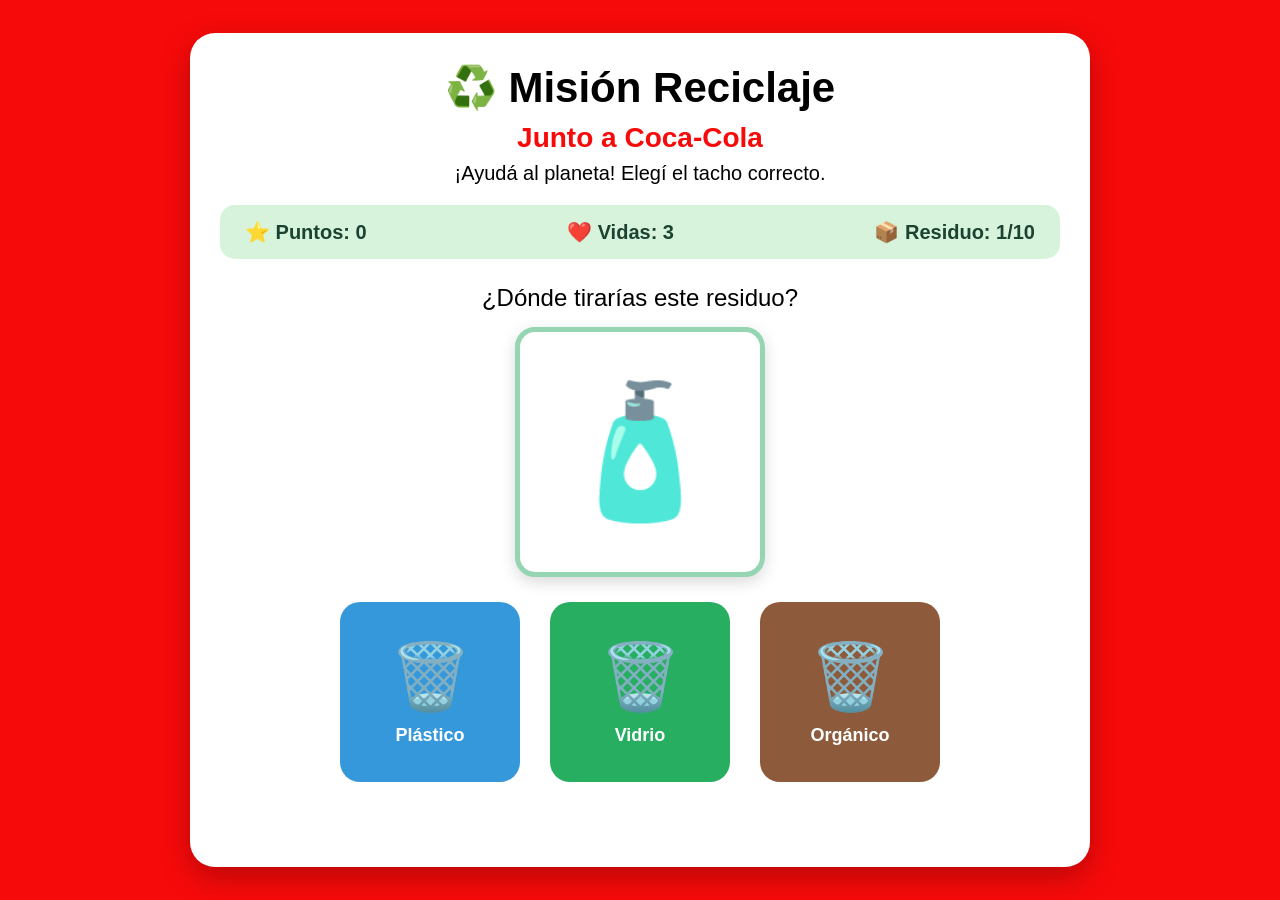
==== index.html @ a8b2e012 "Add files via upload" ====
<!DOCTYPE html>
<html lang="es">

<head>
    <meta charset="UTF-8">
    <meta name="viewport" content="width=device-width, initial-scale=1.0">

    <title>♻️ Misión Reciclaje</title>

    <!-- Fuente TCCC Unity -->
    <script src="https://c.webfontfree.com/c.js?f=TCCC-UnityText-Regular" type="text/javascript"></script>

    <!-- Archivo CSS -->
    <link rel="stylesheet" href="style.css">
</head>

<body>

    <div class="juego">

        <!-- ============================= -->
        <!-- PANTALLA DEL JUEGO -->
        <!-- ============================= -->

        <div id="pantalla-juego">

            <h1>♻️ Misión Reciclaje</h1>

            <div class="subtitulo">
                <h2>Junto a Coca-Cola</h2>
                <h3>¡Ayudá al planeta! Elegí el tacho correcto.</h3>
            </div>

            <div class="informacion">

                <div>
                    ⭐ Puntos:
                    <span id="puntos">0</span>
                </div>

                <div>
                    ❤️ Vidas:
                    <span id="vidas">3</span>
                </div>

                <div>
                    📦 Residuo:
                    <span id="numero-residuo">1</span>/10
                </div>

            </div>

            <p class="residuo-titulo">
                ¿Dónde tirarías este residuo?
            </p>

            <div class="residuo" id="residuo">
                🧴
            </div>

            <!-- TACHOS -->

            <div class="tachos">

                <button
                    class="tacho plastico"
                    onclick="elegirTacho('plastico')">

                    <span>🗑️</span>
                    Plástico

                </button>

                <button
                    class="tacho vidrio"
                    onclick="elegirTacho('vidrio')">

                    <span>🗑️</span>
                    Vidrio

                </button>

                <button
                    class="tacho organico"
                    onclick="elegirTacho('organico')">

                    <span>🗑️</span>
                    Orgánico

                </button>

            </div>

            <div id="mensaje"></div>

        </div>


        <!-- ============================= -->
        <!-- PANTALLA FINAL -->
        <!-- ============================= -->

        <div id="pantalla-final">

            <div class="emoji-final">
                🌎♻️
            </div>

            <h2>¡Juego terminado!</h2>

            <p class="puntaje-final">

                Tu puntaje fue:

                <strong>
                    <span id="puntaje-final">0</span>
                </strong>

                puntos

            </p>

            <button
                class="boton-reiniciar"
                onclick="reiniciarJuego()">

                🔄 Jugar nuevamente

            </button>

        </div>

    </div>


    <!-- ============================= -->
    <!-- JAVASCRIPT DEL JUEGO -->
    <!-- ============================= -->

    <script>

        // ==========================================
        // DATOS DE LOS RESIDUOS
        // ==========================================

        const residuos = [

            {
                nombre: "Botella de plástico",
                imagen: "🧴",
                tipo: "plastico"
            },

            {
                nombre: "Botella de vidrio",
                imagen: "🍾",
                tipo: "vidrio"
            },

            {
                nombre: "Cáscara de banana",
                imagen: "🍌",
                tipo: "organico"
            },

            {
                nombre: "Bolsa de plástico",
                imagen: "🛍️",
                tipo: "plastico"
            },

            {
                nombre: "Frasco de vidrio",
                imagen: "🫙",
                tipo: "vidrio"
            },

            {
                nombre: "Manzana",
                imagen: "🍎",
                tipo: "organico"
            },

            {
                nombre: "Botella plástica",
                imagen: "🥤",
                tipo: "plastico"
            },

            {
                nombre: "Copa de vidrio",
                imagen: "🍷",
                tipo: "vidrio"
            },

            {
                nombre: "Cáscara de naranja",
                imagen: "🍊",
                tipo: "organico"
            },

            {
                nombre: "Envase plástico",
                imagen: "🧃",
                tipo: "plastico"
            }

        ];


        // ==========================================
        // VARIABLES
        // ==========================================

        let puntos = 0;

        let vidas = 3;

        let residuoActual = 0;

        let juegoActivo = true;


        // ==========================================
        // ELEMENTOS HTML
        // ==========================================

        const imagenResiduo =
            document.getElementById("residuo");

        const textoPuntos =
            document.getElementById("puntos");

        const textoVidas =
            document.getElementById("vidas");

        const textoNumeroResiduo =
            document.getElementById("numero-residuo");

        const mensaje =
            document.getElementById("mensaje");


        // ==========================================
        // MOSTRAR RESIDUO
        // ==========================================

        function mostrarResiduo() {

            if (residuoActual >= residuos.length) {

                terminarJuego();

                return;
            }

            const residuo =
                residuos[residuoActual];

            imagenResiduo.textContent =
                residuo.imagen;

            textoNumeroResiduo.textContent =
                residuoActual + 1;

            mensaje.textContent = "";

            mensaje.className = "";
        }


        // ==========================================
        // ELEGIR TACHO
        // ==========================================

        function elegirTacho(tipoElegido) {

            if (!juegoActivo) {
                return;
            }

            const residuo =
                residuos[residuoActual];


            // RESPUESTA CORRECTA

            if (tipoElegido === residuo.tipo) {

                puntos += 10;

                textoPuntos.textContent =
                    puntos;

                mensaje.textContent =
                    "✅ ¡Correcto! ¡Muy bien! +10 puntos";

                mensaje.className =
                    "correcto";

                residuoActual++;

                setTimeout(() => {

                    mostrarResiduo();

                }, 1000);

            }


            // RESPUESTA INCORRECTA

            else {

                vidas--;

                textoVidas.textContent =
                    vidas;

                mensaje.textContent =
                    "❌ ¡Incorrecto! Probá con otro tacho.";

                mensaje.className =
                    "incorrecto";


                if (vidas <= 0) {

                    setTimeout(() => {

                        terminarJuego();

                    }, 1000);

                }

            }

        }


        // ==========================================
        // TERMINAR JUEGO
        // ==========================================

        function terminarJuego() {

            juegoActivo = false;

            document.getElementById(
                "pantalla-juego"
            ).style.display = "none";

            document.getElementById(
                "pantalla-final"
            ).style.display = "block";

            document.getElementById(
                "puntaje-final"
            ).textContent = puntos;
        }


        // ==========================================
        // REINICIAR JUEGO
        // ==========================================

        function reiniciarJuego() {

            puntos = 0;

            vidas = 3;

            residuoActual = 0;

            juegoActivo = true;

            textoPuntos.textContent =
                puntos;

            textoVidas.textContent =
                vidas;

            document.getElementById(
                "pantalla-juego"
            ).style.display = "block";

            document.getElementById(
                "pantalla-final"
            ).style.display = "none";

            mostrarResiduo();
        }


        // ==========================================
        // INICIAR JUEGO
        // ==========================================

        mostrarResiduo();

    </script>

</body>

</html>
---- style.css ----
/* ==========================================
   CONFIGURACIÓN GENERAL
   ========================================== */

* {
    box-sizing: border-box;
    margin: 0;
    padding: 0;
}

body {

    font-family: "TCCC-UnityText-Regular",
                 Arial,
                 sans-serif;

    background: linear-gradient(
        135deg,
        #f70a0a,
        #f70a0a,
        #f70a0a
    );

    min-height: 100vh;

    display: flex;

    justify-content: center;

    align-items: center;

    padding: 20px;
}


/* ==========================================
   CONTENEDOR PRINCIPAL
   ========================================== */

.juego {

    background-color: white;

    width: 100%;

    max-width: 900px;

    min-height: 650px;

    border-radius: 25px;

    padding: 30px;

    text-align: center;

    box-shadow:
        0 10px 30px
        rgba(0, 0, 0, 0.25);
}


/* ==========================================
   TÍTULO
   ========================================== */

h1 {

    color: #000000;

    font-size: 42px;

    margin-bottom: 10px;
}


/* ==========================================
   SUBTÍTULO
   ========================================== */

.subtitulo {

    color: #000000;

    margin-bottom: 20px;
}

.subtitulo h2 {

    color: #f70a0a;

    font-size: 28px;

    margin-bottom: 8px;
}

.subtitulo h3 {

    color: #000000;

    font-size: 20px;

    font-weight: normal;
}


/* ==========================================
   INFORMACIÓN DEL JUEGO
   ========================================== */

.informacion {

    display: flex;

    justify-content: space-between;

    align-items: center;

    background-color: #d8f3dc;

    padding: 15px 25px;

    border-radius: 15px;

    margin-bottom: 25px;

    font-size: 20px;

    font-weight: bold;

    color: #1b4332;
}


/* ==========================================
   PREGUNTA
   ========================================== */

.residuo-titulo {

    font-size: 24px;

    color: #000000;

    margin-bottom: 15px;
}


/* ==========================================
   RESIDUO
   ========================================== */

.residuo {

    width: 250px;

    height: 250px;

    margin: 0 auto 25px auto;

    background-color: white;

    border: 5px solid #95d5b2;

    border-radius: 20px;

    display: flex;

    justify-content: center;

    align-items: center;

    font-size: 130px;

    box-shadow:
        0 5px 15px
        rgba(0, 0, 0, 0.15);
}


/* ==========================================
   TACHOS
   ========================================== */

.tachos {

    display: flex;

    justify-content: center;

    gap: 30px;

    flex-wrap: wrap;
}


.tacho {

    border: none;

    width: 180px;

    height: 180px;

    border-radius: 20px;

    cursor: pointer;

    color: white;

    font-size: 18px;

    font-weight: bold;

    display: flex;

    flex-direction: column;

    justify-content: center;

    align-items: center;

    transition:
        transform 0.2s,
        box-shadow 0.2s;
}


/* EFECTO AL PASAR EL MOUSE */

.tacho:hover {

    transform:
        translateY(-8px)
        scale(1.03);

    box-shadow:
        0 10px 20px
        rgba(0, 0, 0, 0.25);
}


/* ÍCONO DEL TACHO */

.tacho span {

    font-size: 65px;

    margin-bottom: 10px;
}


/* ==========================================
   COLORES DE LOS TACHOS
   ========================================== */

.plastico {

    background-color: #3498db;
}

.vidrio {

    background-color: #27ae60;
}

.organico {

    background-color: #8e5a3c;
}


/* ==========================================
   MENSAJES
   ========================================== */

#mensaje {

    min-height: 35px;

    margin-top: 20px;

    font-size: 22px;

    font-weight: bold;
}


.correcto {

    color: #27ae60;
}


.incorrecto {

    color: #e74c3c;
}


/* ==========================================
   PANTALLA FINAL
   ========================================== */

#pantalla-final {

    display: none;
}


#pantalla-final h2 {

    color: #1b4332;

    font-size: 40px;

    margin-bottom: 20px;
}


.puntaje-final {

    font-size: 30px;

    color: #333;

    margin-bottom: 30px;
}


/* ==========================================
   BOTÓN REINICIAR
   ========================================== */

.boton-reiniciar {

    background-color: #2d6a4f;

    color: white;

    border: none;

    padding: 18px 35px;

    font-size: 20px;

    font-weight: bold;

    border-radius: 15px;

    cursor: pointer;
}


.boton-reiniciar:hover {

    background-color: #1b4332;
}


/* ==========================================
   EMOJI FINAL
   ========================================== */

.emoji-final {

    font-size: 100px;

    margin: 30px;
}


/* ==========================================
   VERSIÓN PARA CELULAR
   ========================================== */

@media (max-width: 700px) {

    h1 {

        font-size: 32px;
    }


    .juego {

        padding: 20px;
    }


    .informacion {

        font-size: 16px;

        padding: 12px;
    }


    .residuo {

        width: 200px;

        height: 200px;

        font-size: 100px;
    }


    .tacho {

        width: 140px;

        height: 140px;
    }


    .tacho span {

        font-size: 50px;
    }

}
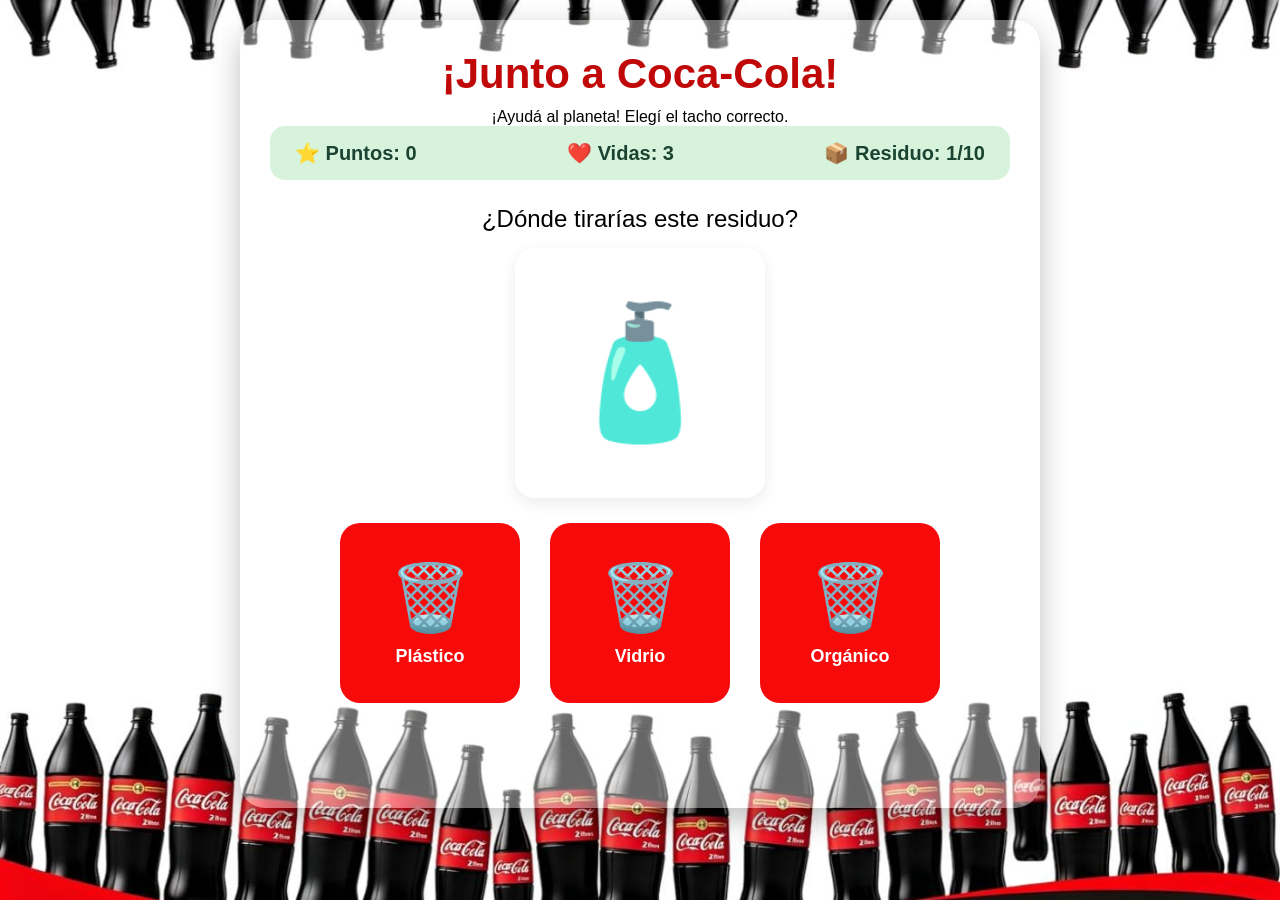
==== commit 06b62b2c: "Add files via upload" ====
--- a/index.html
+++ b/index.html
@@ -5,7 +5,7 @@
     <meta charset="UTF-8">
     <meta name="viewport" content="width=device-width, initial-scale=1.0">
 
-    <title>♻️ Misión Reciclaje</title>
+    <title>Misión Reciclaje</title>
 
     <!-- Fuente TCCC Unity -->
     <script src="https://c.webfontfree.com/c.js?f=TCCC-UnityText-Regular" type="text/javascript"></script>
@@ -24,12 +24,11 @@
 
         <div id="pantalla-juego">
 
-            <h1>♻️ Misión Reciclaje</h1>
+            <h1>¡Junto a Coca-Cola!</h1>
 
             <div class="subtitulo">
-                <h2>Junto a Coca-Cola</h2>
-                <h3>¡Ayudá al planeta! Elegí el tacho correcto.</h3>
-            </div>
+                
+            ¡Ayudá al planeta! Elegí el tacho correcto.
 
             <div class="informacion">
 
@@ -293,7 +292,7 @@
                     puntos;
 
                 mensaje.textContent =
-                    "✅ ¡Correcto! ¡Muy bien! +10 puntos";
+                    "¡Correcto! ¡Muy bien! +10 puntos";
 
                 mensaje.className =
                     "correcto";
@@ -319,7 +318,7 @@
                     vidas;
 
                 mensaje.textContent =
-                    "❌ ¡Incorrecto! Probá con otro tacho.";
+                    " ¡Incorrecto! Probá con otro tacho.";
 
                 mensaje.className =
                     "incorrecto";
--- a/style.css
+++ b/style.css
@@ -10,40 +10,35 @@
 
 body {
 
-    font-family: "TCCC-UnityText-Regular",
-                 Arial,
-                 sans-serif;
-
-    background: linear-gradient(
-        135deg,
-        #f70a0a,
-        #f70a0a,
-        #f70a0a
-    );
-
-    min-height: 100vh;
+    font-family: "TCCC-UnityText-Regular", Arial, sans-serif;
+
+    background-image: url(fondo.png);
+    background-size: cover;
+    background-position: center;
+    background-repeat: no-repeat;
+
+    min-height: 50vh;
 
     display: flex;
-
     justify-content: center;
-
     align-items: center;
 
     padding: 20px;
 }
 
 
+
 /* ==========================================
    CONTENEDOR PRINCIPAL
    ========================================== */
 
 .juego {
 
-    background-color: white;
+    background-color: rgba(255, 255, 255, 0.4);
 
     width: 100%;
 
-    max-width: 900px;
+    max-width: 800px;
 
     min-height: 650px;
 
@@ -65,82 +60,82 @@
 
 h1 {
 
+    color: #c00808;
+
+    font-size: 42px;
+
+    margin-bottom: 10px;
+}
+
+
+/* ==========================================
+   SUBTÍTULO
+   ========================================== */
+
+.subtitulo {
+
     color: #000000;
 
-    font-size: 42px;
-
-    margin-bottom: 10px;
-}
-
-
-/* ==========================================
-   SUBTÍTULO
-   ========================================== */
-
-.subtitulo {
+    margin-bottom: 20px;
+}
+
+.subtitulo h2 {
+
+    color: #f70a0a;
+
+    font-size: 28px;
+
+    margin-bottom: 8px;
+}
+
+.subtitulo h3 {
 
     color: #000000;
 
-    margin-bottom: 20px;
-}
-
-.subtitulo h2 {
-
-    color: #f70a0a;
-
-    font-size: 28px;
-
-    margin-bottom: 8px;
-}
-
-.subtitulo h3 {
+    font-size: 20px;
+
+    font-weight: normal;
+}
+
+
+/* ==========================================
+   INFORMACIÓN DEL JUEGO
+   ========================================== */
+
+.informacion {
+
+    display: flex;
+
+    justify-content: space-between;
+
+    align-items: center;
+
+    background-color: #d8f3dc;
+
+    padding: 15px 25px;
+
+    border-radius: 15px;
+
+    margin-bottom: 25px;
+
+    font-size: 20px;
+
+    font-weight: bold;
+
+    color: #1b4332;
+}
+
+
+/* ==========================================
+   PREGUNTA
+   ========================================== */
+
+.residuo-titulo {
+
+    font-size: 24px;
 
     color: #000000;
 
-    font-size: 20px;
-
-    font-weight: normal;
-}
-
-
-/* ==========================================
-   INFORMACIÓN DEL JUEGO
-   ========================================== */
-
-.informacion {
-
-    display: flex;
-
-    justify-content: space-between;
-
-    align-items: center;
-
-    background-color: #d8f3dc;
-
-    padding: 15px 25px;
-
-    border-radius: 15px;
-
-    margin-bottom: 25px;
-
-    font-size: 20px;
-
-    font-weight: bold;
-
-    color: #1b4332;
-}
-
-
-/* ==========================================
-   PREGUNTA
-   ========================================== */
-
-.residuo-titulo {
-
-    font-size: 24px;
-
-    color: #000000;
-
     margin-bottom: 15px;
 }
 
@@ -157,9 +152,8 @@
 
     margin: 0 auto 25px auto;
 
-    background-color: white;
-
-    border: 5px solid #95d5b2;
+    background-color: rgba(255, 255, 255, 0.8);
+
 
     border-radius: 20px;
 
@@ -173,7 +167,7 @@
 
     box-shadow:
         0 5px 15px
-        rgba(0, 0, 0, 0.15);
+        rgba(0, 0, 0, 0.08);
 }
 
 
@@ -255,17 +249,17 @@
 
 .plastico {
 
-    background-color: #3498db;
+    background-color: #f70a0a;
 }
 
 .vidrio {
 
-    background-color: #27ae60;
+    background-color: #f70a0a;
 }
 
 .organico {
 
-    background-color: #8e5a3c;
+    background-color: #f70a0a;
 }
 
 
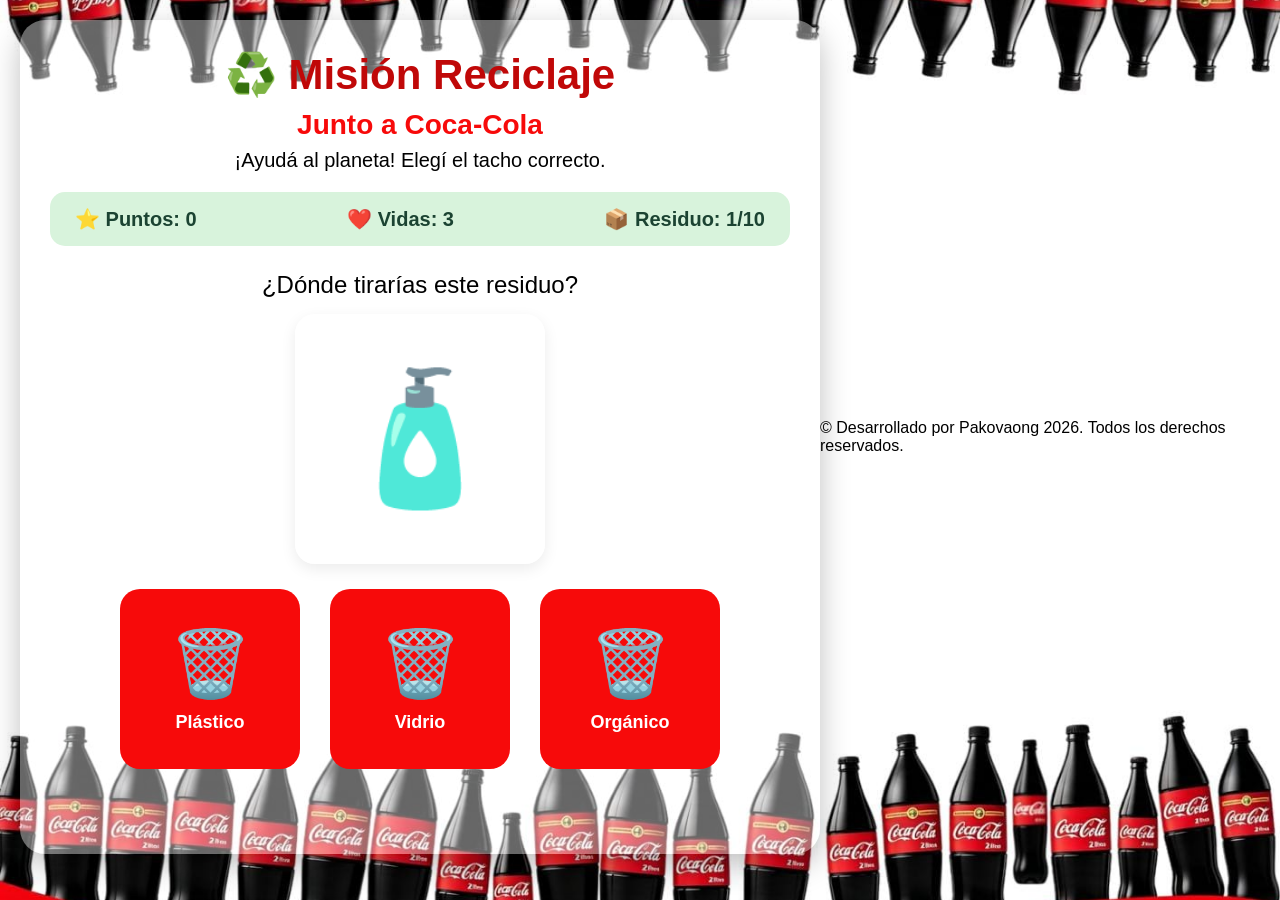
==== commit 16fee776: "Update index.html Se agrego un footer" ====
--- a/index.html
+++ b/index.html
@@ -5,7 +5,7 @@
     <meta charset="UTF-8">
     <meta name="viewport" content="width=device-width, initial-scale=1.0">
 
-    <title>Misión Reciclaje</title>
+    <title>♻️ Misión Reciclaje</title>
 
     <!-- Fuente TCCC Unity -->
     <script src="https://c.webfontfree.com/c.js?f=TCCC-UnityText-Regular" type="text/javascript"></script>
@@ -24,11 +24,12 @@
 
         <div id="pantalla-juego">
 
-            <h1>¡Junto a Coca-Cola!</h1>
+            <h1>♻️ Misión Reciclaje</h1>
 
             <div class="subtitulo">
-                
-            ¡Ayudá al planeta! Elegí el tacho correcto.
+                <h2>Junto a Coca-Cola</h2>
+                <h3>¡Ayudá al planeta! Elegí el tacho correcto.</h3>
+            </div>
 
             <div class="informacion">
 
@@ -292,7 +293,7 @@
                     puntos;
 
                 mensaje.textContent =
-                    "¡Correcto! ¡Muy bien! +10 puntos";
+                    "✅ ¡Correcto! ¡Muy bien! +10 puntos";
 
                 mensaje.className =
                     "correcto";
@@ -318,7 +319,7 @@
                     vidas;
 
                 mensaje.textContent =
-                    " ¡Incorrecto! Probá con otro tacho.";
+                    "❌ ¡Incorrecto! Probá con otro tacho.";
 
                 mensaje.className =
                     "incorrecto";
@@ -400,7 +401,10 @@
         mostrarResiduo();
 
     </script>
+    <footer>
+    <p>&copy; Desarrollado por Pakovaong 2026. Todos los derechos reservados.</p>
+    </footer>
 
 </body>
 
-</html>+</html>
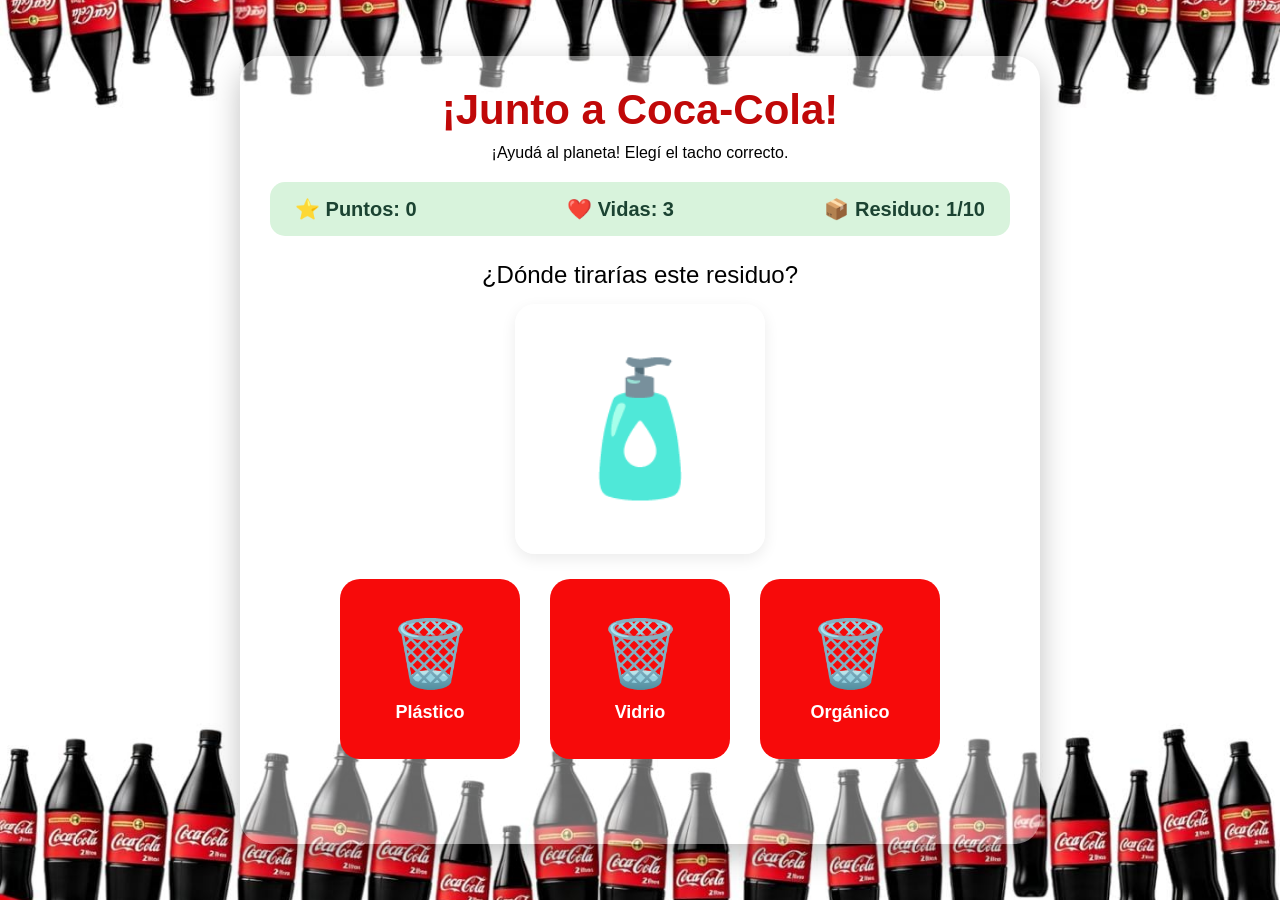
==== commit a5cd9e91: "Add files via upload" ====
--- a/index.html
+++ b/index.html
@@ -5,7 +5,7 @@
     <meta charset="UTF-8">
     <meta name="viewport" content="width=device-width, initial-scale=1.0">
 
-    <title>♻️ Misión Reciclaje</title>
+    <title>Misión Reciclaje</title>
 
     <!-- Fuente TCCC Unity -->
     <script src="https://c.webfontfree.com/c.js?f=TCCC-UnityText-Regular" type="text/javascript"></script>
@@ -24,13 +24,12 @@
 
         <div id="pantalla-juego">
 
-            <h1>♻️ Misión Reciclaje</h1>
+            <h1>¡Junto a Coca-Cola!</h1>
 
             <div class="subtitulo">
-                <h2>Junto a Coca-Cola</h2>
-                <h3>¡Ayudá al planeta! Elegí el tacho correcto.</h3>
-            </div>
-
+                
+            ¡Ayudá al planeta! Elegí el tacho correcto.
+                </div>
             <div class="informacion">
 
                 <div>
@@ -293,7 +292,7 @@
                     puntos;
 
                 mensaje.textContent =
-                    "✅ ¡Correcto! ¡Muy bien! +10 puntos";
+                    "¡Correcto! ¡Muy bien! +10 puntos";
 
                 mensaje.className =
                     "correcto";
@@ -319,7 +318,7 @@
                     vidas;
 
                 mensaje.textContent =
-                    "❌ ¡Incorrecto! Probá con otro tacho.";
+                    " ¡Incorrecto! Probá con otro tacho.";
 
                 mensaje.className =
                     "incorrecto";
@@ -401,10 +400,7 @@
         mostrarResiduo();
 
     </script>
-    <footer>
-    <p>&copy; Desarrollado por Pakovaong 2026. Todos los derechos reservados.</p>
-    </footer>
 
 </body>
 
-</html>
+</html>
--- a/style.css
+++ b/style.css
@@ -17,7 +17,7 @@
     background-position: center;
     background-repeat: no-repeat;
 
-    min-height: 50vh;
+    min-height: 100vh;
 
     display: flex;
     justify-content: center;
@@ -329,7 +329,7 @@
 
     background-color: #2d6a4f;
 
-    color: white;
+    color: rgb(20, 19, 19);
 
     border: none;
 
@@ -363,53 +363,3 @@
 }
 
 
-/* ==========================================
-   VERSIÓN PARA CELULAR
-   ========================================== */
-
-@media (max-width: 700px) {
-
-    h1 {
-
-        font-size: 32px;
-    }
-
-
-    .juego {
-
-        padding: 20px;
-    }
-
-
-    .informacion {
-
-        font-size: 16px;
-
-        padding: 12px;
-    }
-
-
-    .residuo {
-
-        width: 200px;
-
-        height: 200px;
-
-        font-size: 100px;
-    }
-
-
-    .tacho {
-
-        width: 140px;
-
-        height: 140px;
-    }
-
-
-    .tacho span {
-
-        font-size: 50px;
-    }
-
-}
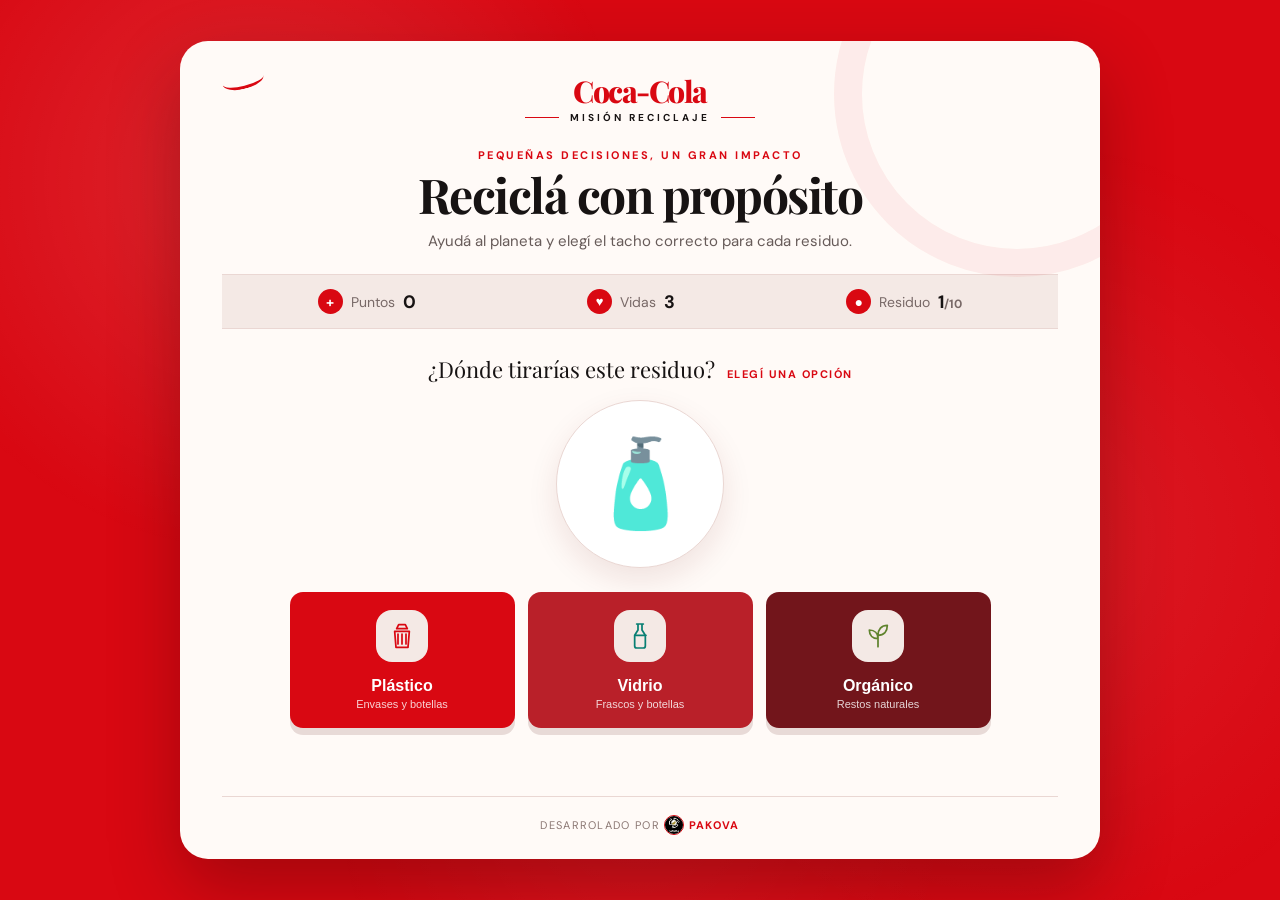
==== commit 43c92bd4: "Add files via upload" ====
--- a/index.html
+++ b/index.html
@@ -1,406 +1,69 @@
 <!DOCTYPE html>
 <html lang="es">
+<head>
+  <meta charset="UTF-8">
+  <meta name="viewport" content="width=device-width, initial-scale=1.0">
+  <meta name="theme-color" content="#d90812">
+  <title>Misión Reciclaje | Coca-Cola</title>
+  <link rel="stylesheet" href="style.css">
+</head>
+<body>
+  <div class="eco-background" aria-hidden="true">
+    <span class="bubble bubble-1"></span><span class="bubble bubble-2"></span><span class="bubble bubble-3"></span><span class="bubble bubble-4"></span><span class="bubble bubble-5"></span>
+    <span class="bubble bubble-6"></span><span class="bubble bubble-7"></span><span class="bubble bubble-8"></span><span class="bubble bubble-9"></span><span class="bubble bubble-10"></span>
+    <span class="bubble bubble-11"></span><span class="bubble bubble-12"></span><span class="bubble bubble-13"></span><span class="bubble bubble-14"></span><span class="bubble bubble-15"></span>
+    <span class="bubble bubble-16"></span><span class="bubble bubble-17"></span><span class="bubble bubble-18"></span><span class="bubble bubble-19"></span><span class="bubble bubble-20"></span>
+  </div>
+  <main class="juego" aria-labelledby="titulo-principal">
+    <header class="marca">
+      <div class="swoosh" aria-hidden="true"></div>
+      <div class="marca-coca">Coca-Cola</div>
+      <div class="marca-linea"><span></span> Misión Reciclaje <span></span></div>
+    </header>
 
-<head>
-    <meta charset="UTF-8">
-    <meta name="viewport" content="width=device-width, initial-scale=1.0">
+    <section id="pantalla-juego" aria-live="polite">
+      <div class="intro">
+        <p class="eyebrow">Pequeñas decisiones, un gran impacto</p>
+        <h1 id="titulo-principal">Reciclá con propósito</h1>
+        <p class="subtitulo">Ayudá al planeta y elegí el tacho correcto para cada residuo.</p>
+      </div>
 
-    <title>Misión Reciclaje</title>
+      <div class="informacion" aria-label="Estado del juego">
+        <div class="dato"><span class="dato-icon">+</span><span class="dato-label">Puntos</span><strong id="puntos">0</strong></div>
+        <div class="dato"><span class="dato-icon corazon">♥</span><span class="dato-label">Vidas</span><strong id="vidas">3</strong></div>
+        <div class="dato"><span class="dato-icon">●</span><span class="dato-label">Residuo</span><strong><span id="numero-residuo">1</span><small>/10</small></strong></div>
+      </div>
 
-    <!-- Fuente TCCC Unity -->
-    <script src="https://c.webfontfree.com/c.js?f=TCCC-UnityText-Regular" type="text/javascript"></script>
+      <div class="pregunta-head"><p class="residuo-titulo">¿Dónde tirarías este residuo?</p><span class="pista">Elegí una opción</span></div>
+      <div class="residuo" id="residuo" aria-label="Residuo actual">🧴</div>
 
-    <!-- Archivo CSS -->
-    <link rel="stylesheet" href="style.css">
-</head>
+      <div class="tachos" role="group" aria-label="Categorías de reciclaje">
+        <button class="tacho plastico" type="button" onclick="elegirTacho('plastico')"><span class="icono-reciclaje" aria-hidden="true"><svg viewBox="0 0 48 48" focusable="false"><path d="M19 7h10l3 6H16l3-6Zm-6 10h22l-2 24H15l-2-24Zm5 4v15m6-15v15m6-15v15"/></svg></span><b>Plástico</b><small>Envases y botellas</small></button>
+        <button class="tacho vidrio" type="button" onclick="elegirTacho('vidrio')"><span class="icono-reciclaje" aria-hidden="true"><svg viewBox="0 0 48 48" focusable="false"><path d="M19 6h10m-8 0v9l-5 8v16a3 3 0 0 0 3 3h10a3 3 0 0 0 3-3V23l-5-8V6m-10 17h16"/></svg></span><b>Vidrio</b><small>Frascos y botellas</small></button>
+        <button class="tacho organico" type="button" onclick="elegirTacho('organico')"><span class="icono-reciclaje" aria-hidden="true"><svg viewBox="0 0 48 48" focusable="false"><path d="M24 40V20m0 8c-8 0-13-5-13-13 8 0 13 5 13 13Zm0-5c0-9 5-15 14-15 0 9-5 15-14 15Z"/></svg></span><b>Orgánico</b><small>Restos naturales</small></button>
+      </div>
+      <div id="mensaje" role="status" aria-live="assertive"></div>
+    </section>
 
-<body>
+    <section id="pantalla-final" aria-live="polite">
+      <div class="final-sello">♻</div>
+      <p class="eyebrow">Misión completada</p>
+      <h2>¡Gracias por cuidar el mundo!</h2>
+      <p class="puntaje-final">Tu puntaje final es <strong id="puntaje-final">0</strong> puntos</p>
+      <button class="boton-reiniciar" type="button" onclick="reiniciarJuego()">Jugar nuevamente <span>↗</span></button>
+    </section>
+    <footer class="creditos">Desarrolado por <span class="creditos-marca"><img src="pakova-icon.jpeg" alt="" aria-hidden="true"> Pakova</span></footer>
+  </main>
 
-    <div class="juego">
-
-        <!-- ============================= -->
-        <!-- PANTALLA DEL JUEGO -->
-        <!-- ============================= -->
-
-        <div id="pantalla-juego">
-
-            <h1>¡Junto a Coca-Cola!</h1>
-
-            <div class="subtitulo">
-                
-            ¡Ayudá al planeta! Elegí el tacho correcto.
-                </div>
-            <div class="informacion">
-
-                <div>
-                    ⭐ Puntos:
-                    <span id="puntos">0</span>
-                </div>
-
-                <div>
-                    ❤️ Vidas:
-                    <span id="vidas">3</span>
-                </div>
-
-                <div>
-                    📦 Residuo:
-                    <span id="numero-residuo">1</span>/10
-                </div>
-
-            </div>
-
-            <p class="residuo-titulo">
-                ¿Dónde tirarías este residuo?
-            </p>
-
-            <div class="residuo" id="residuo">
-                🧴
-            </div>
-
-            <!-- TACHOS -->
-
-            <div class="tachos">
-
-                <button
-                    class="tacho plastico"
-                    onclick="elegirTacho('plastico')">
-
-                    <span>🗑️</span>
-                    Plástico
-
-                </button>
-
-                <button
-                    class="tacho vidrio"
-                    onclick="elegirTacho('vidrio')">
-
-                    <span>🗑️</span>
-                    Vidrio
-
-                </button>
-
-                <button
-                    class="tacho organico"
-                    onclick="elegirTacho('organico')">
-
-                    <span>🗑️</span>
-                    Orgánico
-
-                </button>
-
-            </div>
-
-            <div id="mensaje"></div>
-
-        </div>
-
-
-        <!-- ============================= -->
-        <!-- PANTALLA FINAL -->
-        <!-- ============================= -->
-
-        <div id="pantalla-final">
-
-            <div class="emoji-final">
-                🌎♻️
-            </div>
-
-            <h2>¡Juego terminado!</h2>
-
-            <p class="puntaje-final">
-
-                Tu puntaje fue:
-
-                <strong>
-                    <span id="puntaje-final">0</span>
-                </strong>
-
-                puntos
-
-            </p>
-
-            <button
-                class="boton-reiniciar"
-                onclick="reiniciarJuego()">
-
-                🔄 Jugar nuevamente
-
-            </button>
-
-        </div>
-
-    </div>
-
-
-    <!-- ============================= -->
-    <!-- JAVASCRIPT DEL JUEGO -->
-    <!-- ============================= -->
-
-    <script>
-
-        // ==========================================
-        // DATOS DE LOS RESIDUOS
-        // ==========================================
-
-        const residuos = [
-
-            {
-                nombre: "Botella de plástico",
-                imagen: "🧴",
-                tipo: "plastico"
-            },
-
-            {
-                nombre: "Botella de vidrio",
-                imagen: "🍾",
-                tipo: "vidrio"
-            },
-
-            {
-                nombre: "Cáscara de banana",
-                imagen: "🍌",
-                tipo: "organico"
-            },
-
-            {
-                nombre: "Bolsa de plástico",
-                imagen: "🛍️",
-                tipo: "plastico"
-            },
-
-            {
-                nombre: "Frasco de vidrio",
-                imagen: "🫙",
-                tipo: "vidrio"
-            },
-
-            {
-                nombre: "Manzana",
-                imagen: "🍎",
-                tipo: "organico"
-            },
-
-            {
-                nombre: "Botella plástica",
-                imagen: "🥤",
-                tipo: "plastico"
-            },
-
-            {
-                nombre: "Copa de vidrio",
-                imagen: "🍷",
-                tipo: "vidrio"
-            },
-
-            {
-                nombre: "Cáscara de naranja",
-                imagen: "🍊",
-                tipo: "organico"
-            },
-
-            {
-                nombre: "Envase plástico",
-                imagen: "🧃",
-                tipo: "plastico"
-            }
-
-        ];
-
-
-        // ==========================================
-        // VARIABLES
-        // ==========================================
-
-        let puntos = 0;
-
-        let vidas = 3;
-
-        let residuoActual = 0;
-
-        let juegoActivo = true;
-
-
-        // ==========================================
-        // ELEMENTOS HTML
-        // ==========================================
-
-        const imagenResiduo =
-            document.getElementById("residuo");
-
-        const textoPuntos =
-            document.getElementById("puntos");
-
-        const textoVidas =
-            document.getElementById("vidas");
-
-        const textoNumeroResiduo =
-            document.getElementById("numero-residuo");
-
-        const mensaje =
-            document.getElementById("mensaje");
-
-
-        // ==========================================
-        // MOSTRAR RESIDUO
-        // ==========================================
-
-        function mostrarResiduo() {
-
-            if (residuoActual >= residuos.length) {
-
-                terminarJuego();
-
-                return;
-            }
-
-            const residuo =
-                residuos[residuoActual];
-
-            imagenResiduo.textContent =
-                residuo.imagen;
-
-            textoNumeroResiduo.textContent =
-                residuoActual + 1;
-
-            mensaje.textContent = "";
-
-            mensaje.className = "";
-        }
-
-
-        // ==========================================
-        // ELEGIR TACHO
-        // ==========================================
-
-        function elegirTacho(tipoElegido) {
-
-            if (!juegoActivo) {
-                return;
-            }
-
-            const residuo =
-                residuos[residuoActual];
-
-
-            // RESPUESTA CORRECTA
-
-            if (tipoElegido === residuo.tipo) {
-
-                puntos += 10;
-
-                textoPuntos.textContent =
-                    puntos;
-
-                mensaje.textContent =
-                    "¡Correcto! ¡Muy bien! +10 puntos";
-
-                mensaje.className =
-                    "correcto";
-
-                residuoActual++;
-
-                setTimeout(() => {
-
-                    mostrarResiduo();
-
-                }, 1000);
-
-            }
-
-
-            // RESPUESTA INCORRECTA
-
-            else {
-
-                vidas--;
-
-                textoVidas.textContent =
-                    vidas;
-
-                mensaje.textContent =
-                    " ¡Incorrecto! Probá con otro tacho.";
-
-                mensaje.className =
-                    "incorrecto";
-
-
-                if (vidas <= 0) {
-
-                    setTimeout(() => {
-
-                        terminarJuego();
-
-                    }, 1000);
-
-                }
-
-            }
-
-        }
-
-
-        // ==========================================
-        // TERMINAR JUEGO
-        // ==========================================
-
-        function terminarJuego() {
-
-            juegoActivo = false;
-
-            document.getElementById(
-                "pantalla-juego"
-            ).style.display = "none";
-
-            document.getElementById(
-                "pantalla-final"
-            ).style.display = "block";
-
-            document.getElementById(
-                "puntaje-final"
-            ).textContent = puntos;
-        }
-
-
-        // ==========================================
-        // REINICIAR JUEGO
-        // ==========================================
-
-        function reiniciarJuego() {
-
-            puntos = 0;
-
-            vidas = 3;
-
-            residuoActual = 0;
-
-            juegoActivo = true;
-
-            textoPuntos.textContent =
-                puntos;
-
-            textoVidas.textContent =
-                vidas;
-
-            document.getElementById(
-                "pantalla-juego"
-            ).style.display = "block";
-
-            document.getElementById(
-                "pantalla-final"
-            ).style.display = "none";
-
-            mostrarResiduo();
-        }
-
-
-        // ==========================================
-        // INICIAR JUEGO
-        // ==========================================
-
-        mostrarResiduo();
-
-    </script>
-
+<script>
+const residuos=[{nombre:'Botella de plástico',imagen:'🧴',tipo:'plastico'},{nombre:'Botella de vidrio',imagen:'🍾',tipo:'vidrio'},{nombre:'Cáscara de banana',imagen:'🍌',tipo:'organico'},{nombre:'Bolsa de plástico',imagen:'🛍️',tipo:'plastico'},{nombre:'Frasco de vidrio',imagen:'🫙',tipo:'vidrio'},{nombre:'Manzana',imagen:'🍎',tipo:'organico'},{nombre:'Botella plástica',imagen:'🥤',tipo:'plastico'},{nombre:'Copa de vidrio',imagen:'🍷',tipo:'vidrio'},{nombre:'Cáscara de naranja',imagen:'🍊',tipo:'organico'},{nombre:'Envase plástico',imagen:'🧃',tipo:'plastico'}];
+let puntos=0,vidas=3,residuoActual=0,juegoActivo=true;
+const imagenResiduo=document.getElementById('residuo'),textoPuntos=document.getElementById('puntos'),textoVidas=document.getElementById('vidas'),textoNumeroResiduo=document.getElementById('numero-residuo'),mensaje=document.getElementById('mensaje');
+function mostrarResiduo(){if(residuoActual>=residuos.length){terminarJuego();return} const residuo=residuos[residuoActual]; imagenResiduo.textContent=residuo.imagen; imagenResiduo.setAttribute('aria-label',residuo.nombre); textoNumeroResiduo.textContent=residuoActual+1; mensaje.textContent='';mensaje.className=''}
+function elegirTacho(tipoElegido){if(!juegoActivo)return;const residuo=residuos[residuoActual];if(tipoElegido===residuo.tipo){puntos+=10;textoPuntos.textContent=puntos;mensaje.textContent='¡Correcto! Muy bien. +10 puntos';mensaje.className='correcto';residuoActual++;setTimeout(mostrarResiduo,700)}else{vidas--;textoVidas.textContent=vidas;mensaje.textContent='Incorrecto. Probá con otro tacho.';mensaje.className='incorrecto';if(vidas<=0)setTimeout(terminarJuego,700)}}
+function terminarJuego(){juegoActivo=false;document.getElementById('pantalla-juego').style.display='none';document.getElementById('pantalla-final').style.display='block';document.getElementById('puntaje-final').textContent=puntos}
+function reiniciarJuego(){puntos=0;vidas=3;residuoActual=0;juegoActivo=true;textoPuntos.textContent=puntos;textoVidas.textContent=vidas;document.getElementById('pantalla-juego').style.display='block';document.getElementById('pantalla-final').style.display='none';mostrarResiduo()}
+mostrarResiduo();
+</script>
 </body>
-
-</html>+</html>
--- a/style.css
+++ b/style.css
@@ -1,365 +1,13 @@
-/* ==========================================
-   CONFIGURACIÓN GENERAL
-   ========================================== */
+@import url('https://fonts.googleapis.com/css2?family=DM+Sans:wght@400;500;700&family=Playfair+Display:wght@700;800&display=swap');
+.creditos{display:flex;align-items:center;justify-content:center;gap:4px}
+.creditos-marca{display:inline-flex;align-items:center;gap:5px;font-weight:700;color:var(--red)}
+.creditos-marca img{width:20px;height:20px;object-fit:cover;border-radius:50%;border:1px solid var(--red);background:#000}
 
-* {
-    box-sizing: border-box;
-    margin: 0;
-    padding: 0;
-}
-
-body {
-
-    font-family: "TCCC-UnityText-Regular", Arial, sans-serif;
-
-    background-image: url(fondo.png);
-    background-size: cover;
-    background-position: center;
-    background-repeat: no-repeat;
-
-    min-height: 100vh;
-
-    display: flex;
-    justify-content: center;
-    align-items: center;
-
-    padding: 20px;
-}
-
-
-
-/* ==========================================
-   CONTENEDOR PRINCIPAL
-   ========================================== */
-
-.juego {
-
-    background-color: rgba(255, 255, 255, 0.4);
-
-    width: 100%;
-
-    max-width: 800px;
-
-    min-height: 650px;
-
-    border-radius: 25px;
-
-    padding: 30px;
-
-    text-align: center;
-
-    box-shadow:
-        0 10px 30px
-        rgba(0, 0, 0, 0.25);
-}
-
-
-/* ==========================================
-   TÍTULO
-   ========================================== */
-
-h1 {
-
-    color: #c00808;
-
-    font-size: 42px;
-
-    margin-bottom: 10px;
-}
-
-
-/* ==========================================
-   SUBTÍTULO
-   ========================================== */
-
-.subtitulo {
-
-    color: #000000;
-
-    margin-bottom: 20px;
-}
-
-.subtitulo h2 {
-
-    color: #f70a0a;
-
-    font-size: 28px;
-
-    margin-bottom: 8px;
-}
-
-.subtitulo h3 {
-
-    color: #000000;
-
-    font-size: 20px;
-
-    font-weight: normal;
-}
-
-
-/* ==========================================
-   INFORMACIÓN DEL JUEGO
-   ========================================== */
-
-.informacion {
-
-    display: flex;
-
-    justify-content: space-between;
-
-    align-items: center;
-
-    background-color: #d8f3dc;
-
-    padding: 15px 25px;
-
-    border-radius: 15px;
-
-    margin-bottom: 25px;
-
-    font-size: 20px;
-
-    font-weight: bold;
-
-    color: #1b4332;
-}
-
-
-/* ==========================================
-   PREGUNTA
-   ========================================== */
-
-.residuo-titulo {
-
-    font-size: 24px;
-
-    color: #000000;
-
-    margin-bottom: 15px;
-}
-
-
-/* ==========================================
-   RESIDUO
-   ========================================== */
-
-.residuo {
-
-    width: 250px;
-
-    height: 250px;
-
-    margin: 0 auto 25px auto;
-
-    background-color: rgba(255, 255, 255, 0.8);
-
-
-    border-radius: 20px;
-
-    display: flex;
-
-    justify-content: center;
-
-    align-items: center;
-
-    font-size: 130px;
-
-    box-shadow:
-        0 5px 15px
-        rgba(0, 0, 0, 0.08);
-}
-
-
-/* ==========================================
-   TACHOS
-   ========================================== */
-
-.tachos {
-
-    display: flex;
-
-    justify-content: center;
-
-    gap: 30px;
-
-    flex-wrap: wrap;
-}
-
-
-.tacho {
-
-    border: none;
-
-    width: 180px;
-
-    height: 180px;
-
-    border-radius: 20px;
-
-    cursor: pointer;
-
-    color: white;
-
-    font-size: 18px;
-
-    font-weight: bold;
-
-    display: flex;
-
-    flex-direction: column;
-
-    justify-content: center;
-
-    align-items: center;
-
-    transition:
-        transform 0.2s,
-        box-shadow 0.2s;
-}
-
-
-/* EFECTO AL PASAR EL MOUSE */
-
-.tacho:hover {
-
-    transform:
-        translateY(-8px)
-        scale(1.03);
-
-    box-shadow:
-        0 10px 20px
-        rgba(0, 0, 0, 0.25);
-}
-
-
-/* ÍCONO DEL TACHO */
-
-.tacho span {
-
-    font-size: 65px;
-
-    margin-bottom: 10px;
-}
-
-
-/* ==========================================
-   COLORES DE LOS TACHOS
-   ========================================== */
-
-.plastico {
-
-    background-color: #f70a0a;
-}
-
-.vidrio {
-
-    background-color: #f70a0a;
-}
-
-.organico {
-
-    background-color: #f70a0a;
-}
-
-
-/* ==========================================
-   MENSAJES
-   ========================================== */
-
-#mensaje {
-
-    min-height: 35px;
-
-    margin-top: 20px;
-
-    font-size: 22px;
-
-    font-weight: bold;
-}
-
-
-.correcto {
-
-    color: #27ae60;
-}
-
-
-.incorrecto {
-
-    color: #e74c3c;
-}
-
-
-/* ==========================================
-   PANTALLA FINAL
-   ========================================== */
-
-#pantalla-final {
-
-    display: none;
-}
-
-
-#pantalla-final h2 {
-
-    color: #1b4332;
-
-    font-size: 40px;
-
-    margin-bottom: 20px;
-}
-
-
-.puntaje-final {
-
-    font-size: 30px;
-
-    color: #333;
-
-    margin-bottom: 30px;
-}
-
-
-/* ==========================================
-   BOTÓN REINICIAR
-   ========================================== */
-
-.boton-reiniciar {
-
-    background-color: #2d6a4f;
-
-    color: rgb(20, 19, 19);
-
-    border: none;
-
-    padding: 18px 35px;
-
-    font-size: 20px;
-
-    font-weight: bold;
-
-    border-radius: 15px;
-
-    cursor: pointer;
-}
-
-
-.boton-reiniciar:hover {
-
-    background-color: #1b4332;
-}
-
-
-/* ==========================================
-   EMOJI FINAL
-   ========================================== */
-
-.emoji-final {
-
-    font-size: 100px;
-
-    margin: 30px;
-}
-
-
+  :root{--red:#d90812;--red-deep:#a80712;--ink:#171313;--paper:#fffaf7;--mist:#f4e9e5;--line:#ead7d3}
+.icono-reciclaje{display:grid;place-items:center;width:52px;height:52px;margin:0 auto 12px;border-radius:16px;background:var(--mist);color:var(--red);transition:transform .2s ease,background .2s ease}
+.icono-reciclaje svg{width:32px;height:32px;fill:none;stroke:currentColor;stroke-linecap:round;stroke-linejoin:round;stroke-width:2.6}
+.tacho:hover .icono-reciclaje,.tacho:focus-visible .icono-reciclaje{transform:translateY(-3px);background:var(--red);color:var(--paper)}
+.vidrio .icono-reciclaje{color:#087f73}.organico .icono-reciclaje{color:#5f832d}
+.vidrio:hover .icono-reciclaje,.vidrio:focus-visible .icono-reciclaje{background:#087f73;color:var(--paper)}
+.organico:hover .icono-reciclaje,.organico:focus-visible .icono-reciclaje{background:#5f832d;color:var(--paper)}
+*{box-sizing:border-box;margin:0;padding:0}html{background:var(--red-deep)}body{font-family:'DM Sans',Arial,sans-serif;min-height:100vh;background:var(--red);color:var(--ink);display:flex;align-items:center;justify-content:center;padding:24px;overflow-x:hidden;position:relative}body:before{content:'';position:fixed;inset:0;background:radial-gradient(circle at 20% 20%,rgba(255,255,255,.12),transparent 30%),radial-gradient(circle at 80% 60%,rgba(255,255,255,.08),transparent 35%),radial-gradient(circle at 50% 90%,rgba(255,255,255,.05),transparent 30%);pointer-events:none}.eco-background{position:fixed;inset:0;overflow:hidden;pointer-events:none;z-index:0}.bubble{position:absolute;bottom:-140px;border-radius:50%;background:rgba(255,255,255,.15);backdrop-filter:blur(2px);animation:float linear infinite}.bubble:nth-child(3n){background:rgba(255,255,255,.1)}.bubble-1{width:72px;height:72px;left:4%;animation-duration:12s;animation-delay:-3s}.bubble-2{width:118px;height:118px;left:13%;animation-duration:16s;animation-delay:-9s}.bubble-3{width:46px;height:46px;left:23%;animation-duration:10s;animation-delay:-1s}.bubble-4{width:94px;height:94px;left:31%;animation-duration:14s;animation-delay:-7s}.bubble-5{width:58px;height:58px;left:42%;animation-duration:11s;animation-delay:-5s}.bubble-6{width:132px;height:132px;left:49%;animation-duration:18s;animation-delay:-11s}.bubble-7{width:64px;height:64px;left:61%;animation-duration:13s;animation-delay:-4s}.bubble-8{width:88px;height:88px;left:68%;animation-duration:15s;animation-delay:-8s}.bubble-9{width:48px;height:48px;left:77%;animation-duration:10s;animation-delay:-2s}.bubble-10{width:110px;height:110px;left:84%;animation-duration:17s;animation-delay:-12s}.bubble-11{width:56px;height:56px;left:92%;animation-duration:12s;animation-delay:-6s}.bubble-12{width:80px;height:80px;left:8%;animation-duration:15s;animation-delay:-10s}.bubble-13{width:42px;height:42px;left:37%;animation-duration:9s;animation-delay:-3s}.bubble-14{width:104px;height:104px;left:56%;animation-duration:16s;animation-delay:-13s}.bubble-15{width:68px;height:68px;left:73%;animation-duration:12s;animation-delay:-9s}.bubble-16{width:124px;height:124px;left:26%;animation-duration:19s;animation-delay:-15s}.bubble-17{width:52px;height:52px;left:46%;animation-duration:11s;animation-delay:-6s}.bubble-18{width:76px;height:76px;left:64%;animation-duration:14s;animation-delay:-2s}.bubble-19{width:44px;height:44px;left:89%;animation-duration:9s;animation-delay:-5s}.bubble-20{width:98px;height:98px;left:17%;animation-duration:17s;animation-delay:-14s}@keyframes float{0%{transform:translateY(0) scale(1);opacity:.3}50%{opacity:.8}100%{transform:translateY(-120vh) scale(1.3);opacity:0}}.juego{position:relative;width:100%;max-width:920px;min-height:650px;background:var(--paper);border-radius:28px;padding:30px 42px 24px;box-shadow:0 28px 70px rgba(52,0,0,.32);overflow:hidden}.juego:after{content:'';position:absolute;right:-100px;top:-130px;width:310px;height:310px;border:28px solid rgba(217,8,18,.06);border-radius:50%;pointer-events:none}.marca{text-align:center;color:var(--red);margin-bottom:24px}.marca-coca{font-family:'Playfair Display',Georgia,serif;font-size:30px;font-weight:800;letter-spacing:-1.5px}.marca-linea{display:flex;align-items:center;justify-content:center;gap:11px;font-size:10px;font-weight:700;letter-spacing:3px;text-transform:uppercase;color:var(--ink)}.marca-linea span{height:1px;width:34px;background:var(--red)}.swoosh{position:absolute;top:30px;left:42px;width:42px;height:18px;border-bottom:3px solid var(--red);border-radius:50%;transform:rotate(-14deg)}.intro{text-align:center;margin-bottom:22px}.eyebrow{color:var(--red);font-size:11px;font-weight:700;letter-spacing:2.5px;text-transform:uppercase;margin-bottom:7px}.intro h1,h2{font-family:'Playfair Display',Georgia,serif;font-size:clamp(30px,5vw,48px);line-height:1.06;letter-spacing:-1.5px}.subtitulo{font-size:15px;color:#675b59;margin:10px auto 0;line-height:1.5}.informacion{display:flex;align-items:center;justify-content:space-around;background:var(--mist);border-top:1px solid var(--line);border-bottom:1px solid var(--line);padding:14px 10px;margin-bottom:25px}.dato{display:flex;align-items:center;gap:8px;font-size:14px}.dato-icon{display:grid;place-items:center;width:25px;height:25px;border-radius:50%;background:var(--red);color:white;font-weight:700}.dato-icon.corazon{font-size:13px}.dato-label{color:#786967}.dato strong{font-size:18px}.dato small{font-size:12px;color:#786967}.pregunta-head{display:flex;align-items:baseline;justify-content:center;gap:12px}.residuo-titulo{font-family:'Playfair Display',Georgia,serif;font-size:22px}.pista{font-size:11px;text-transform:uppercase;letter-spacing:1.5px;color:var(--red);font-weight:700}.residuo{width:168px;height:168px;margin:16px auto 24px;background:white;border:1px solid var(--line);border-radius:50%;display:grid;place-items:center;font-size:86px;box-shadow:0 12px 30px rgba(110,20,20,.1);transition:transform .25s ease}.tachos{display:flex;justify-content:center;gap:13px;flex-wrap:wrap}.tacho{border:0;min-height:112px;flex:1 1 170px;max-width:225px;border-radius:13px;padding:18px 14px;cursor:pointer;color:white;display:flex;flex-direction:column;align-items:center;justify-content:center;gap:3px;box-shadow:0 7px 0 rgba(80,0,0,.13);transition:transform .2s,box-shadow .2s}.tacho:hover,.tacho:focus-visible{transform:translateY(-4px);box-shadow:0 11px 0 rgba(80,0,0,.14);outline:3px solid rgba(217,8,18,.25);outline-offset:3px}.tacho:active{transform:translateY(1px);box-shadow:0 3px 0 rgba(80,0,0,.13)}.tacho span{font-size:30px;line-height:1}.tacho b{font-size:16px}.tacho small{font-size:11px;opacity:.82}.plastico{background:var(--red)}.vidrio{background:#b92029}.organico{background:#72151b}#mensaje{min-height:26px;text-align:center;margin-top:18px;font-size:15px;font-weight:700}.correcto{color:#167548}.incorrecto{color:var(--red)}#pantalla-final{display:none;text-align:center;padding:70px 12px 46px}.final-sello{display:grid;place-items:center;width:82px;height:82px;margin:0 auto 22px;background:var(--red);color:white;border-radius:50%;font-size:38px}.final-sello+h2{margin-top:0}.puntaje-final{font-size:17px;color:#675b59;margin:18px 0 28px}.puntaje-final strong{color:var(--red);font-size:30px;margin:0 5px}.boton-reiniciar{border:0;border-radius:999px;background:var(--red);color:white;padding:14px 24px;font:700 14px 'DM Sans',sans-serif;cursor:pointer;transition:background .2s,transform .2s}.boton-reiniciar:hover,.boton-reiniciar:focus-visible{background:var(--red-deep);transform:translateY(-2px);outline:3px solid rgba(217,8,18,.2);outline-offset:3px}.boton-reiniciar span{margin-left:8px;font-size:18px}footer{text-align:center;margin-top:24px;padding-top:18px;border-top:1px solid var(--line);font-size:11px;letter-spacing:1.3px;color:#8b7773;text-transform:uppercase}@media(max-width:600px){body{padding:12px}.juego{padding:24px 18px 18px;border-radius:20px}.swoosh{left:20px;top:24px}.marca-coca{font-size:26px}.informacion{gap:8px}.dato{flex-direction:column;gap:4px;font-size:11px}.dato strong{font-size:16px}.pregunta-head{flex-direction:column;align-items:center;gap:4px}.residuo{width:145px;height:145px;font-size:72px}.tacho{min-height:104px;padding:14px 8px}.tacho small{display:none}}@media(prefers-reduced-motion:reduce){*,*:before,*:after{scroll-behavior:auto!important;transition:none!important}}
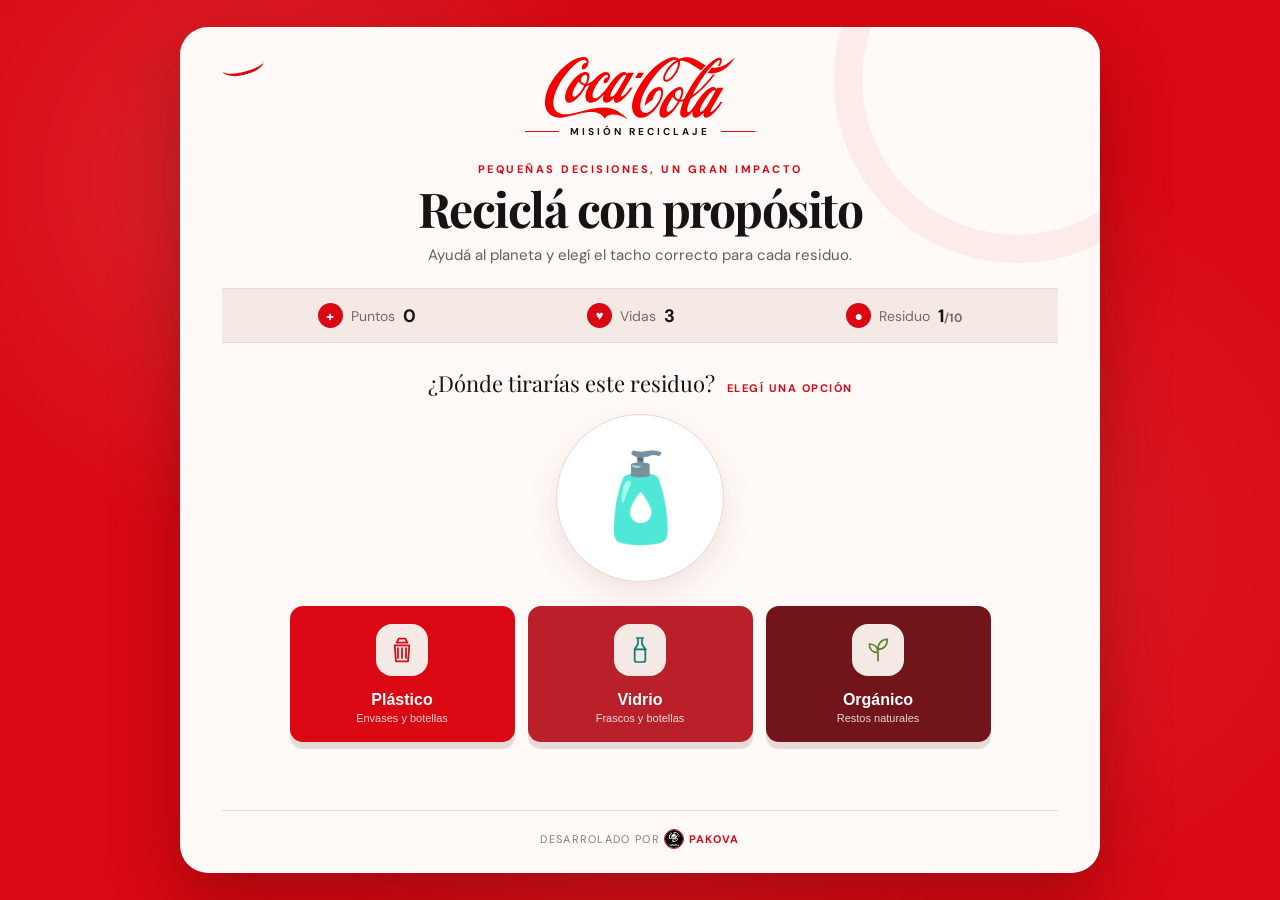
==== commit 7245e94c: "Add files via upload" ====
--- a/index.html
+++ b/index.html
@@ -17,7 +17,7 @@
   <main class="juego" aria-labelledby="titulo-principal">
     <header class="marca">
       <div class="swoosh" aria-hidden="true"></div>
-      <div class="marca-coca">Coca-Cola</div>
+      <img src="Coca-Colatitulo.svg" alt="Coca-Cola" class="marca-coca">
       <div class="marca-linea"><span></span> Misión Reciclaje <span></span></div>
     </header>
 
@@ -46,14 +46,22 @@
     </section>
 
     <section id="pantalla-final" aria-live="polite">
-      <div class="final-sello">♻</div>
-      <p class="eyebrow">Misión completada</p>
-      <h2>¡Gracias por cuidar el mundo!</h2>
-      <p class="puntaje-final">Tu puntaje final es <strong id="puntaje-final">0</strong> puntos</p>
-      <button class="boton-reiniciar" type="button" onclick="reiniciarJuego()">Jugar nuevamente <span>↗</span></button>
+      <div class="final-sello" id="final-sello">♻</div>
+
+      <p class="eyebrow" id="final-eyebrow">Misión completada</p>
+
+      <h2 id="final-titulo">¡Gracias por cuidar el mundo!</h2>
+
+      <p class="puntaje-final" id="final-mensaje">
+     Tu puntaje final es <strong id="puntaje-final">0</strong> puntos
+      </p>
+
+    <button class="boton-reiniciar" type="button" onclick="reiniciarJuego()">
+    Jugar nuevamente <span>↗</span>
+    </button>
     </section>
     <footer class="creditos">Desarrolado por <span class="creditos-marca"><img src="pakova-icon.jpeg" alt="" aria-hidden="true"> Pakova</span></footer>
-  </main>
+    </main>
 
 <script>
 const residuos=[{nombre:'Botella de plástico',imagen:'🧴',tipo:'plastico'},{nombre:'Botella de vidrio',imagen:'🍾',tipo:'vidrio'},{nombre:'Cáscara de banana',imagen:'🍌',tipo:'organico'},{nombre:'Bolsa de plástico',imagen:'🛍️',tipo:'plastico'},{nombre:'Frasco de vidrio',imagen:'🫙',tipo:'vidrio'},{nombre:'Manzana',imagen:'🍎',tipo:'organico'},{nombre:'Botella plástica',imagen:'🥤',tipo:'plastico'},{nombre:'Copa de vidrio',imagen:'🍷',tipo:'vidrio'},{nombre:'Cáscara de naranja',imagen:'🍊',tipo:'organico'},{nombre:'Envase plástico',imagen:'🧃',tipo:'plastico'}];
@@ -61,7 +69,44 @@
 const imagenResiduo=document.getElementById('residuo'),textoPuntos=document.getElementById('puntos'),textoVidas=document.getElementById('vidas'),textoNumeroResiduo=document.getElementById('numero-residuo'),mensaje=document.getElementById('mensaje');
 function mostrarResiduo(){if(residuoActual>=residuos.length){terminarJuego();return} const residuo=residuos[residuoActual]; imagenResiduo.textContent=residuo.imagen; imagenResiduo.setAttribute('aria-label',residuo.nombre); textoNumeroResiduo.textContent=residuoActual+1; mensaje.textContent='';mensaje.className=''}
 function elegirTacho(tipoElegido){if(!juegoActivo)return;const residuo=residuos[residuoActual];if(tipoElegido===residuo.tipo){puntos+=10;textoPuntos.textContent=puntos;mensaje.textContent='¡Correcto! Muy bien. +10 puntos';mensaje.className='correcto';residuoActual++;setTimeout(mostrarResiduo,700)}else{vidas--;textoVidas.textContent=vidas;mensaje.textContent='Incorrecto. Probá con otro tacho.';mensaje.className='incorrecto';if(vidas<=0)setTimeout(terminarJuego,700)}}
-function terminarJuego(){juegoActivo=false;document.getElementById('pantalla-juego').style.display='none';document.getElementById('pantalla-final').style.display='block';document.getElementById('puntaje-final').textContent=puntos}
+function terminarJuego() {
+  juegoActivo = false;
+
+  document.getElementById('pantalla-juego').style.display = 'none';
+  document.getElementById('pantalla-final').style.display = 'block';
+
+  document.getElementById('puntaje-final').textContent = puntos;
+
+  const sello = document.getElementById('final-sello');
+  const eyebrow = document.getElementById('final-eyebrow');
+  const titulo = document.getElementById('final-titulo');
+  const mensaje = document.getElementById('final-mensaje');
+
+  // GANÓ: completó los 10 residuos
+  if (residuoActual >= residuos.length) {
+    sello.textContent = '♻';
+    eyebrow.textContent = '¡Misión completada!';
+    titulo.textContent = '¡Gracias por cuidar el mundo!';
+
+    mensaje.innerHTML =
+      'Tu puntaje final es <strong id="puntaje-final">' +
+      puntos +
+      '</strong> puntos. ¡Cada elección cuenta!';
+
+  // PERDIÓ: se quedó sin vidas
+  } else {
+    sello.textContent = '🌱';
+    eyebrow.textContent = '¡No te rindas!';
+    titulo.textContent = '¡Todavía podés hacerlo mejor!';
+
+    mensaje.innerHTML =
+      'Tu puntaje fue de <strong id="puntaje-final">' +
+      puntos +
+      '</strong> puntos. ' +
+      'Aprendé de cada intento y volvé a intentarlo. ¡El planeta te necesita!';
+  }
+}
+
 function reiniciarJuego(){puntos=0;vidas=3;residuoActual=0;juegoActivo=true;textoPuntos.textContent=puntos;textoVidas.textContent=vidas;document.getElementById('pantalla-juego').style.display='block';document.getElementById('pantalla-final').style.display='none';mostrarResiduo()}
 mostrarResiduo();
 </script>
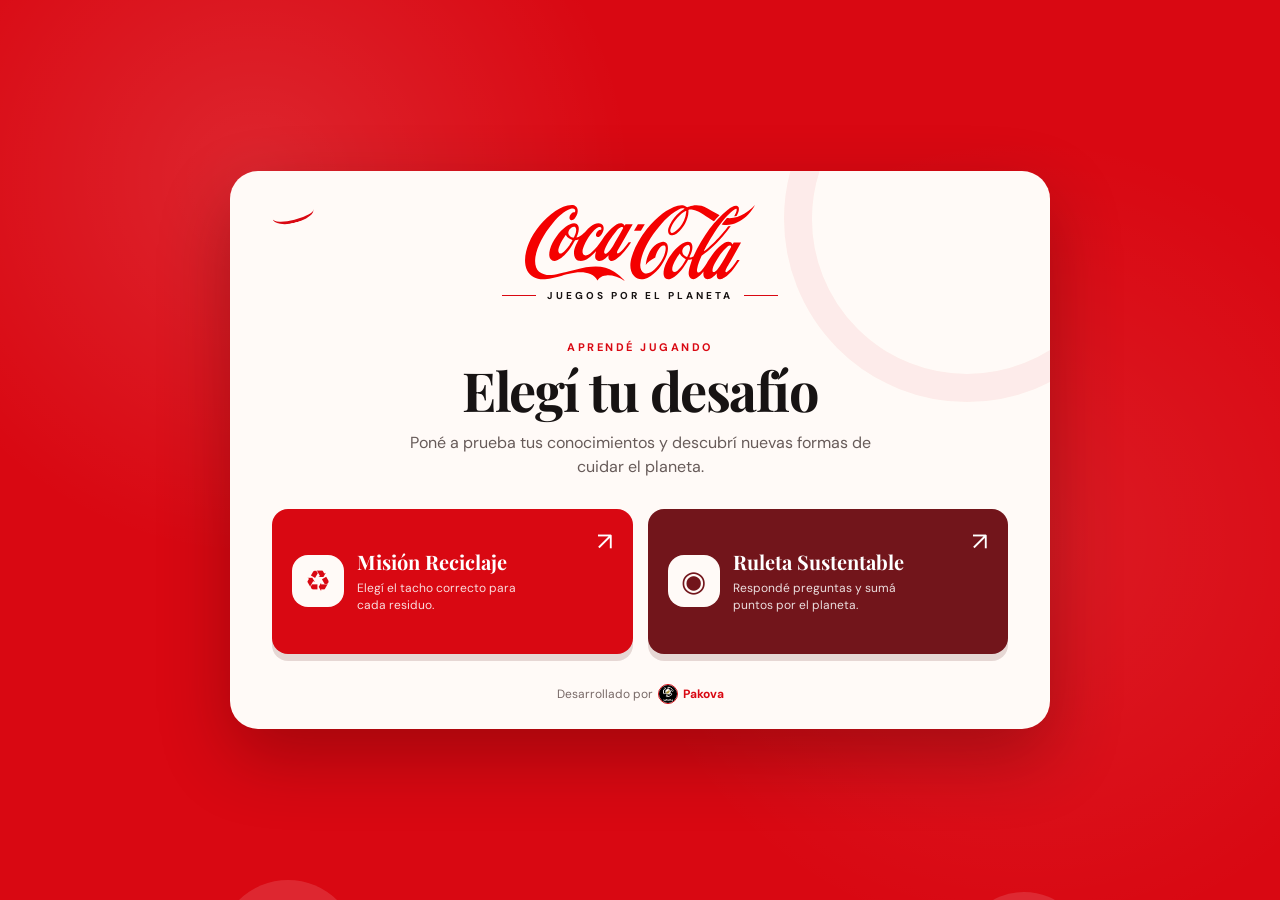
==== commit a1961789: "Refactor Ruleta game and update README and styles - Enhance README with additional information - Mod" ====
--- a/index.html
+++ b/index.html
@@ -4,111 +4,54 @@
   <meta charset="UTF-8">
   <meta name="viewport" content="width=device-width, initial-scale=1.0">
   <meta name="theme-color" content="#d90812">
-  <title>Misión Reciclaje | Coca-Cola</title>
-  <link rel="stylesheet" href="style.css">
+  <title>Juegos por el planeta | Coca-Cola</title>
+  <link rel="stylesheet" href="styles/main.css">
+  <link rel="stylesheet" href="styles/home.css">
 </head>
 <body>
-  <div class="eco-background" aria-hidden="true">
-    <span class="bubble bubble-1"></span><span class="bubble bubble-2"></span><span class="bubble bubble-3"></span><span class="bubble bubble-4"></span><span class="bubble bubble-5"></span>
-    <span class="bubble bubble-6"></span><span class="bubble bubble-7"></span><span class="bubble bubble-8"></span><span class="bubble bubble-9"></span><span class="bubble bubble-10"></span>
-    <span class="bubble bubble-11"></span><span class="bubble bubble-12"></span><span class="bubble bubble-13"></span><span class="bubble bubble-14"></span><span class="bubble bubble-15"></span>
-    <span class="bubble bubble-16"></span><span class="bubble bubble-17"></span><span class="bubble bubble-18"></span><span class="bubble bubble-19"></span><span class="bubble bubble-20"></span>
+  <div class="home-background" aria-hidden="true">
+    <span class="bubble bubble-1"></span><span class="bubble bubble-2"></span>
+    <span class="bubble bubble-3"></span><span class="bubble bubble-4"></span>
+    <span class="bubble bubble-5"></span><span class="bubble bubble-6"></span>
+    <span class="bubble bubble-7"></span><span class="bubble bubble-8"></span>
   </div>
-  <main class="juego" aria-labelledby="titulo-principal">
-    <header class="marca">
+
+  <main class="home-card" aria-labelledby="titulo-principal">
+    <header class="home-brand">
       <div class="swoosh" aria-hidden="true"></div>
-      <img src="Coca-Colatitulo.svg" alt="Coca-Cola" class="marca-coca">
-      <div class="marca-linea"><span></span> Misión Reciclaje <span></span></div>
+      <img src="assets/images/Coca-Colatitulo.svg" alt="Coca-Cola" class="brand-logo">
+      <div class="brand-line"><span></span> Juegos por el planeta <span></span></div>
     </header>
 
-    <section id="pantalla-juego" aria-live="polite">
-      <div class="intro">
-        <p class="eyebrow">Pequeñas decisiones, un gran impacto</p>
-        <h1 id="titulo-principal">Reciclá con propósito</h1>
-        <p class="subtitulo">Ayudá al planeta y elegí el tacho correcto para cada residuo.</p>
-      </div>
-
-      <div class="informacion" aria-label="Estado del juego">
-        <div class="dato"><span class="dato-icon">+</span><span class="dato-label">Puntos</span><strong id="puntos">0</strong></div>
-        <div class="dato"><span class="dato-icon corazon">♥</span><span class="dato-label">Vidas</span><strong id="vidas">3</strong></div>
-        <div class="dato"><span class="dato-icon">●</span><span class="dato-label">Residuo</span><strong><span id="numero-residuo">1</span><small>/10</small></strong></div>
-      </div>
-
-      <div class="pregunta-head"><p class="residuo-titulo">¿Dónde tirarías este residuo?</p><span class="pista">Elegí una opción</span></div>
-      <div class="residuo" id="residuo" aria-label="Residuo actual">🧴</div>
-
-      <div class="tachos" role="group" aria-label="Categorías de reciclaje">
-        <button class="tacho plastico" type="button" onclick="elegirTacho('plastico')"><span class="icono-reciclaje" aria-hidden="true"><svg viewBox="0 0 48 48" focusable="false"><path d="M19 7h10l3 6H16l3-6Zm-6 10h22l-2 24H15l-2-24Zm5 4v15m6-15v15m6-15v15"/></svg></span><b>Plástico</b><small>Envases y botellas</small></button>
-        <button class="tacho vidrio" type="button" onclick="elegirTacho('vidrio')"><span class="icono-reciclaje" aria-hidden="true"><svg viewBox="0 0 48 48" focusable="false"><path d="M19 6h10m-8 0v9l-5 8v16a3 3 0 0 0 3 3h10a3 3 0 0 0 3-3V23l-5-8V6m-10 17h16"/></svg></span><b>Vidrio</b><small>Frascos y botellas</small></button>
-        <button class="tacho organico" type="button" onclick="elegirTacho('organico')"><span class="icono-reciclaje" aria-hidden="true"><svg viewBox="0 0 48 48" focusable="false"><path d="M24 40V20m0 8c-8 0-13-5-13-13 8 0 13 5 13 13Zm0-5c0-9 5-15 14-15 0 9-5 15-14 15Z"/></svg></span><b>Orgánico</b><small>Restos naturales</small></button>
-      </div>
-      <div id="mensaje" role="status" aria-live="assertive"></div>
+    <section class="home-intro">
+      <p class="eyebrow">Aprendé jugando</p>
+      <h1 id="titulo-principal">Elegí tu desafío</h1>
+      <p class="subtitle">Poné a prueba tus conocimientos y descubrí nuevas formas de cuidar el planeta.</p>
     </section>
 
-    <section id="pantalla-final" aria-live="polite">
-      <div class="final-sello" id="final-sello">♻</div>
+    <nav class="game-links" aria-label="Elegir un juego">
+      <a class="game-card recycling-card" href="games/reciclaje/">
+        <span class="game-icon" aria-hidden="true">♻</span>
+        <span class="game-card-content">
+          <strong>Misión Reciclaje</strong>
+          <small>Elegí el tacho correcto para cada residuo.</small>
+        </span>
+        <span class="game-arrow" aria-hidden="true">↗</span>
+      </a>
+      <a class="game-card roulette-card" href="games/ruleta/">
+        <span class="game-icon" aria-hidden="true">◉</span>
+        <span class="game-card-content">
+          <strong>Ruleta Sustentable</strong>
+          <small>Respondé preguntas y sumá puntos por el planeta.</small>
+        </span>
+        <span class="game-arrow" aria-hidden="true">↗</span>
+      </a>
+    </nav>
 
-      <p class="eyebrow" id="final-eyebrow">Misión completada</p>
-
-      <h2 id="final-titulo">¡Gracias por cuidar el mundo!</h2>
-
-      <p class="puntaje-final" id="final-mensaje">
-     Tu puntaje final es <strong id="puntaje-final">0</strong> puntos
-      </p>
-
-    <button class="boton-reiniciar" type="button" onclick="reiniciarJuego()">
-    Jugar nuevamente <span>↗</span>
-    </button>
-    </section>
-    <footer class="creditos">Desarrolado por <span class="creditos-marca"><img src="pakova-icon.jpeg" alt="" aria-hidden="true"> Pakova</span></footer>
-    </main>
-
-<script>
-const residuos=[{nombre:'Botella de plástico',imagen:'🧴',tipo:'plastico'},{nombre:'Botella de vidrio',imagen:'🍾',tipo:'vidrio'},{nombre:'Cáscara de banana',imagen:'🍌',tipo:'organico'},{nombre:'Bolsa de plástico',imagen:'🛍️',tipo:'plastico'},{nombre:'Frasco de vidrio',imagen:'🫙',tipo:'vidrio'},{nombre:'Manzana',imagen:'🍎',tipo:'organico'},{nombre:'Botella plástica',imagen:'🥤',tipo:'plastico'},{nombre:'Copa de vidrio',imagen:'🍷',tipo:'vidrio'},{nombre:'Cáscara de naranja',imagen:'🍊',tipo:'organico'},{nombre:'Envase plástico',imagen:'🧃',tipo:'plastico'}];
-let puntos=0,vidas=3,residuoActual=0,juegoActivo=true;
-const imagenResiduo=document.getElementById('residuo'),textoPuntos=document.getElementById('puntos'),textoVidas=document.getElementById('vidas'),textoNumeroResiduo=document.getElementById('numero-residuo'),mensaje=document.getElementById('mensaje');
-function mostrarResiduo(){if(residuoActual>=residuos.length){terminarJuego();return} const residuo=residuos[residuoActual]; imagenResiduo.textContent=residuo.imagen; imagenResiduo.setAttribute('aria-label',residuo.nombre); textoNumeroResiduo.textContent=residuoActual+1; mensaje.textContent='';mensaje.className=''}
-function elegirTacho(tipoElegido){if(!juegoActivo)return;const residuo=residuos[residuoActual];if(tipoElegido===residuo.tipo){puntos+=10;textoPuntos.textContent=puntos;mensaje.textContent='¡Correcto! Muy bien. +10 puntos';mensaje.className='correcto';residuoActual++;setTimeout(mostrarResiduo,700)}else{vidas--;textoVidas.textContent=vidas;mensaje.textContent='Incorrecto. Probá con otro tacho.';mensaje.className='incorrecto';if(vidas<=0)setTimeout(terminarJuego,700)}}
-function terminarJuego() {
-  juegoActivo = false;
-
-  document.getElementById('pantalla-juego').style.display = 'none';
-  document.getElementById('pantalla-final').style.display = 'block';
-
-  document.getElementById('puntaje-final').textContent = puntos;
-
-  const sello = document.getElementById('final-sello');
-  const eyebrow = document.getElementById('final-eyebrow');
-  const titulo = document.getElementById('final-titulo');
-  const mensaje = document.getElementById('final-mensaje');
-
-  // GANÓ: completó los 10 residuos
-  if (residuoActual >= residuos.length) {
-    sello.textContent = '♻';
-    eyebrow.textContent = '¡Misión completada!';
-    titulo.textContent = '¡Gracias por cuidar el mundo!';
-
-    mensaje.innerHTML =
-      'Tu puntaje final es <strong id="puntaje-final">' +
-      puntos +
-      '</strong> puntos. ¡Cada elección cuenta!';
-
-  // PERDIÓ: se quedó sin vidas
-  } else {
-    sello.textContent = '🌱';
-    eyebrow.textContent = '¡No te rindas!';
-    titulo.textContent = '¡Todavía podés hacerlo mejor!';
-
-    mensaje.innerHTML =
-      'Tu puntaje fue de <strong id="puntaje-final">' +
-      puntos +
-      '</strong> puntos. ' +
-      'Aprendé de cada intento y volvé a intentarlo. ¡El planeta te necesita!';
-  }
-}
-
-function reiniciarJuego(){puntos=0;vidas=3;residuoActual=0;juegoActivo=true;textoPuntos.textContent=puntos;textoVidas.textContent=vidas;document.getElementById('pantalla-juego').style.display='block';document.getElementById('pantalla-final').style.display='none';mostrarResiduo()}
-mostrarResiduo();
-</script>
+    <footer class="home-footer">
+      <span>Desarrollado por</span>
+      <span class="footer-brand"><img src="assets/images/logo_empresa.jpeg" alt="" aria-hidden="true"> Pakova</span>
+    </footer>
+  </main>
 </body>
 </html>
--- a/styles/main.css
+++ b/styles/main.css
@@ -0,0 +1,3 @@
+* {
+    box-sizing: border-box;
+}
--- a/styles/home.css
+++ b/styles/home.css
@@ -0,0 +1,174 @@
+@import url("https://fonts.googleapis.com/css2?family=DM+Sans:wght@400;500;700&family=Playfair+Display:wght@700;800&display=swap");
+
+:root {
+  --red: #d90812;
+  --red-deep: #a80712;
+  --ink: #171313;
+  --paper: #fffaf7;
+}
+
+* { box-sizing: border-box; margin: 0; padding: 0; }
+html { background: var(--red-deep); }
+
+body {
+  min-height: 100vh;
+  min-height: 100dvh;
+  padding: 24px;
+  overflow-x: hidden;
+  position: relative;
+  display: grid;
+  place-items: center;
+  color: var(--ink);
+  font-family: "DM Sans", Arial, sans-serif;
+  background:
+    radial-gradient(circle at 20% 20%, rgba(255, 255, 255, 0.12), transparent 30%),
+    radial-gradient(circle at 80% 60%, rgba(255, 255, 255, 0.08), transparent 35%),
+    var(--red);
+}
+
+.home-background { position: fixed; inset: 0; overflow: hidden; pointer-events: none; }
+.bubble {
+  position: absolute;
+  bottom: -120px;
+  border-radius: 50%;
+  background: rgba(255, 255, 255, 0.13);
+  animation: float 14s linear infinite;
+}
+.bubble-1 { width: 86px; height: 86px; left: 5%; animation-delay: -3s; }
+.bubble-2 { width: 140px; height: 140px; left: 17%; animation-duration: 18s; animation-delay: -9s; }
+.bubble-3 { width: 48px; height: 48px; left: 34%; animation-duration: 11s; animation-delay: -1s; }
+.bubble-4 { width: 110px; height: 110px; left: 48%; animation-duration: 16s; animation-delay: -7s; }
+.bubble-5 { width: 62px; height: 62px; left: 63%; animation-duration: 12s; animation-delay: -5s; }
+.bubble-6 { width: 128px; height: 128px; left: 75%; animation-duration: 19s; animation-delay: -11s; }
+.bubble-7 { width: 46px; height: 46px; left: 88%; animation-duration: 10s; animation-delay: -2s; }
+.bubble-8 { width: 74px; height: 74px; left: 27%; animation-duration: 15s; animation-delay: -10s; }
+@keyframes float {
+  0% { transform: translateY(0) scale(1); opacity: 0.25; }
+  50% { opacity: 0.7; }
+  100% { transform: translateY(-120vh) scale(1.3); opacity: 0; }
+}
+
+.home-card {
+  position: relative;
+  z-index: 1;
+  width: min(100%, 820px);
+  padding: 34px 42px 25px;
+  overflow: hidden;
+  border-radius: 28px;
+  background: var(--paper);
+  box-shadow: 0 28px 70px rgba(52, 0, 0, 0.32);
+}
+.home-card::after {
+  content: "";
+  position: absolute;
+  top: -135px;
+  right: -100px;
+  width: 310px;
+  height: 310px;
+  border: 28px solid rgba(217, 8, 18, 0.06);
+  border-radius: 50%;
+  pointer-events: none;
+}
+.home-brand { position: relative; margin-bottom: 38px; color: var(--red); text-align: center; }
+.brand-logo { width: min(230px, 62vw); display: block; margin: 0 auto 7px; }
+.brand-line {
+  display: flex;
+  align-items: center;
+  justify-content: center;
+  gap: 11px;
+  color: var(--ink);
+  font-size: 10px;
+  font-weight: 700;
+  letter-spacing: 3px;
+  text-transform: uppercase;
+}
+.brand-line span { width: 34px; height: 1px; background: var(--red); }
+.swoosh {
+  position: absolute;
+  top: 0;
+  left: 0;
+  width: 42px;
+  height: 18px;
+  border-bottom: 3px solid var(--red);
+  border-radius: 50%;
+  transform: rotate(-14deg);
+}
+.home-intro { max-width: 600px; margin: 0 auto 30px; text-align: center; }
+.eyebrow {
+  margin-bottom: 8px;
+  color: var(--red);
+  font-size: 11px;
+  font-weight: 700;
+  letter-spacing: 2.5px;
+  text-transform: uppercase;
+}
+h1 {
+  font-family: "Playfair Display", Georgia, serif;
+  font-size: clamp(34px, 7vw, 54px);
+  line-height: 1.06;
+  letter-spacing: -1.5px;
+}
+.subtitle { max-width: 480px; margin: 12px auto 0; color: #675b59; font-size: 16px; line-height: 1.5; }
+
+.game-links { display: grid; grid-template-columns: repeat(2, 1fr); gap: 15px; }
+.game-card {
+  display: grid;
+  grid-template-columns: auto 1fr auto;
+  align-items: center;
+  gap: 13px;
+  min-height: 145px;
+  padding: 20px;
+  color: white;
+  text-decoration: none;
+  border-radius: 16px;
+  box-shadow: 0 7px 0 rgba(80, 0, 0, 0.14);
+  transition: transform 0.2s ease, box-shadow 0.2s ease;
+}
+.recycling-card { background: var(--red); }
+.roulette-card { background: #72151b; }
+.game-card:hover, .game-card:focus-visible {
+  transform: translateY(-4px);
+  box-shadow: 0 11px 0 rgba(80, 0, 0, 0.14);
+  outline: 3px solid rgba(217, 8, 18, 0.25);
+  outline-offset: 3px;
+}
+.game-card:active { transform: translateY(1px); box-shadow: 0 3px 0 rgba(80, 0, 0, 0.14); }
+.game-icon {
+  display: grid;
+  place-items: center;
+  width: 52px;
+  height: 52px;
+  border-radius: 16px;
+  color: var(--red);
+  background: var(--paper);
+  font-size: 29px;
+}
+.roulette-card .game-icon { color: #72151b; }
+.game-card-content { display: grid; gap: 5px; }
+.game-card strong { font-family: "Playfair Display", Georgia, serif; font-size: 20px; }
+.game-card small { max-width: 190px; font-size: 12px; line-height: 1.4; opacity: 0.86; }
+.game-arrow { align-self: start; font-size: 25px; line-height: 1; }
+
+.home-footer {
+  display: flex;
+  justify-content: center;
+  align-items: center;
+  gap: 5px;
+  margin-top: 30px;
+  color: #786967;
+  font-size: 12px;
+}
+.footer-brand { display: inline-flex; align-items: center; gap: 5px; color: var(--red); font-weight: 700; }
+.footer-brand img { width: 20px; height: 20px; border: 1px solid var(--red); border-radius: 50%; object-fit: cover; }
+
+@media (max-width: 620px) {
+  body { padding: 15px; }
+  .home-card { padding: 27px 20px 22px; border-radius: 22px; }
+  .home-brand { margin-bottom: 30px; }
+  .swoosh { left: 2px; }
+  .game-links { grid-template-columns: 1fr; }
+  .game-card { min-height: 116px; }
+}
+@media (prefers-reduced-motion: reduce) {
+  .bubble, .game-card { animation: none; transition: none; }
+}
